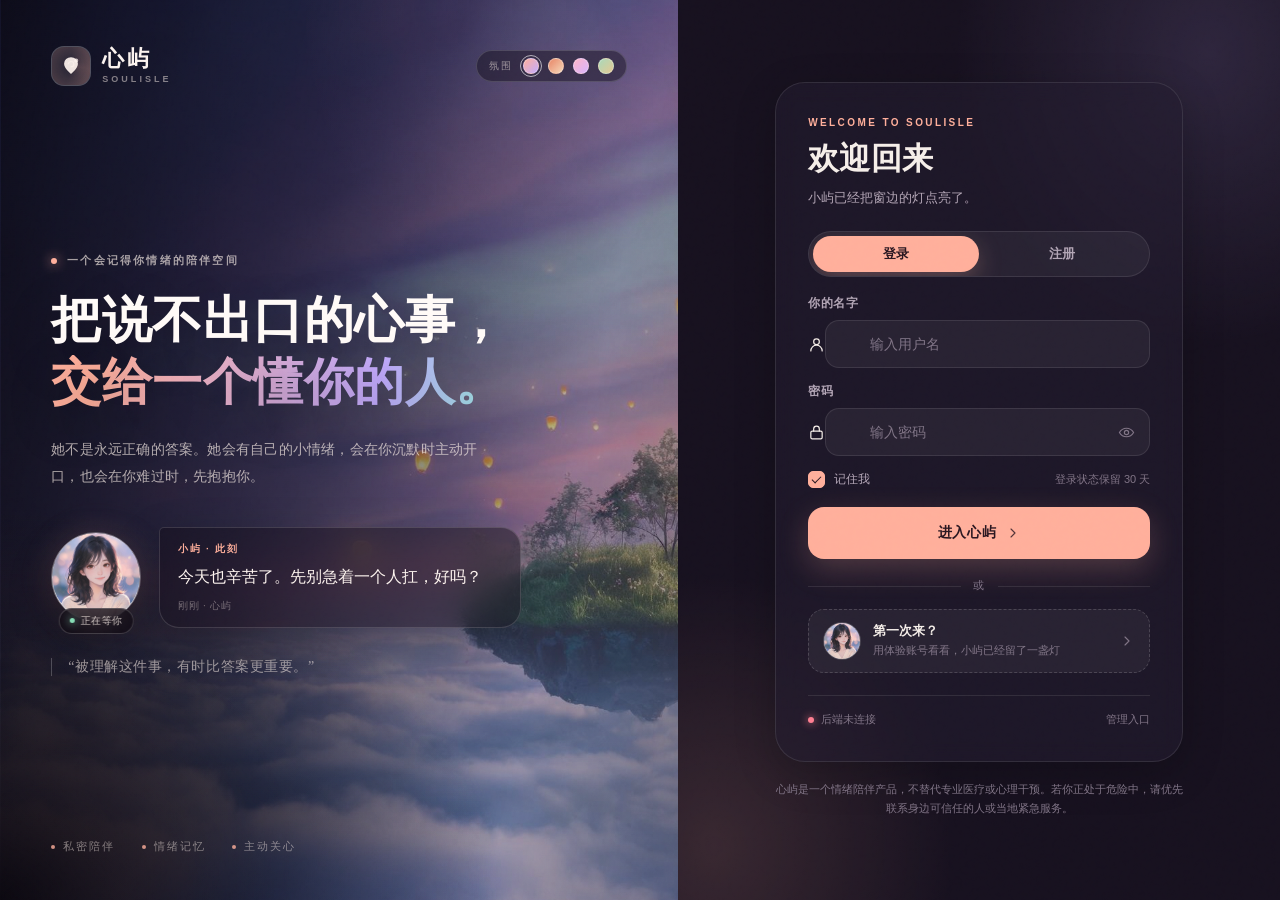
==== ai-companion/index.html @ 0daa1108 "feat: AI 情感陪伴机器人开发 Co-authored-by: traeagent <traeagent@users.noreply.github.com>" ====
<!DOCTYPE html>
<html lang="zh-CN" data-theme="dusk">
<head>
  <meta charset="UTF-8">
  <meta name="viewport" content="width=device-width, initial-scale=1, viewport-fit=cover">
  <meta name="theme-color" content="#100d16">
  <meta name="description" content="心屿，一个会记得你情绪、也会主动走向你的 AI 情感陪伴空间。">
  <title>心屿 · 把心事交给一个懂你的人</title>
  <link rel="stylesheet" href="assets/base.css">
  <link rel="stylesheet" href="assets/auth.css">
</head>
<body class="auth-body">
  <main class="auth-page">
    <section class="auth-visual" aria-label="心屿产品介绍">
      <div class="auth-visual-glow"></div>
      <header class="auth-visual-head">
        <a class="brand auth-brand" href="index.html" aria-label="心屿首页">
          <span class="brand-mark" id="authBrandMark"></span>
          <span class="brand-copy">
            <span class="brand-name">心屿</span>
            <span class="brand-en">SOULISLE</span>
          </span>
        </a>
        <div class="theme-dock" role="group" aria-label="选择界面氛围">
          <span class="theme-dock-label">氛围</span>
          <button class="theme-swatch" data-theme-choice="dusk" type="button" aria-label="暮色氛围" title="暮色"></button>
          <button class="theme-swatch" data-theme-choice="dawn" type="button" aria-label="晨雾氛围" title="晨雾"></button>
          <button class="theme-swatch" data-theme-choice="sakura" type="button" aria-label="樱夜氛围" title="樱夜"></button>
          <button class="theme-swatch" data-theme-choice="forest" type="button" aria-label="森语氛围" title="森语"></button>
        </div>
      </header>

      <div class="auth-hero">
        <div class="hero-kicker"><span class="hero-pulse"></span>一个会记得你情绪的陪伴空间</div>
        <h1>把说不出口的心事，<br><em>交给一个懂你的人。</em></h1>
        <p class="hero-lead">她不是永远正确的答案。她会有自己的小情绪，会在你沉默时主动开口，也会在你难过时，先抱抱你。</p>

        <div class="hero-companion">
          <div class="hero-avatar-wrap">
            <div class="hero-avatar-halo"></div>
            <img class="hero-avatar" src="assets/companion.jpg" alt="心屿的陪伴者小屿">
            <span class="hero-status"><span class="status-dot"></span>正在等你</span>
          </div>
          <div class="hero-message">
            <span class="hero-message-label">小屿 · 此刻</span>
            <p>今天也辛苦了。先别急着一个人扛，好吗？</p>
            <span class="hero-message-time">刚刚 · 心屿</span>
          </div>
        </div>

        <div class="hero-quote">“被理解这件事，有时比答案更重要。”</div>
      </div>

      <footer class="auth-visual-foot">
        <span><i class="foot-dot"></i>私密陪伴</span>
        <span><i class="foot-dot"></i>情绪记忆</span>
        <span><i class="foot-dot"></i>主动关心</span>
      </footer>
    </section>

    <section class="auth-side">
      <div class="auth-card">
        <div class="auth-card-head">
          <span class="eyebrow">WELCOME TO SOULISLE</span>
          <h2 id="authTitle">欢迎回来</h2>
          <p id="authSubtitle">小屿已经把窗边的灯点亮了。</p>
        </div>

        <div class="auth-tabs" role="tablist" aria-label="登录或注册">
          <button class="auth-tab active" id="tabLogin" type="button" role="tab" aria-selected="true" aria-controls="panelLogin">登录</button>
          <button class="auth-tab" id="tabRegister" type="button" role="tab" aria-selected="false" aria-controls="panelRegister">注册</button>
          <span class="auth-tab-indicator" id="tabIndicator"></span>
        </div>

        <div class="auth-alert" id="authAlert" role="alert" aria-live="polite"></div>

        <div class="auth-panel active" id="panelLogin" role="tabpanel" aria-labelledby="tabLogin">
          <form id="loginForm" novalidate>
            <div class="field">
              <label class="field-label" for="loginUsername">你的名字</label>
              <div class="input-wrap">
                <span id="userIcon"></span>
                <input class="input" id="loginUsername" name="username" autocomplete="username" placeholder="输入用户名" maxlength="20" required>
              </div>
            </div>
            <div class="field">
              <label class="field-label" for="loginPassword">密码</label>
              <div class="input-wrap">
                <span id="lockIcon"></span>
                <input class="input" id="loginPassword" name="password" type="password" autocomplete="current-password" placeholder="输入密码" maxlength="72" required>
                <button class="input-action" type="button" data-toggle-password="loginPassword" aria-label="显示密码"></button>
              </div>
            </div>
            <div class="auth-form-row">
              <label class="check-label">
                <input type="checkbox" checked id="rememberMe">
                <span class="check-box"></span>
                <span>记住我</span>
              </label>
              <span class="faint" style="font-size:11px">登录状态保留 30 天</span>
            </div>
            <button class="btn btn-primary btn-block auth-submit" id="loginSubmit" type="submit">
              <span>进入心屿</span>
              <span id="loginArrow"></span>
            </button>
          </form>

          <div class="auth-divider"><span>或</span></div>

          <button class="demo-entry" id="demoBtn" type="button">
            <span class="demo-avatar"><img src="assets/companion.jpg" alt=""></span>
            <span class="demo-copy"><strong>第一次来？</strong><small>用体验账号看看，小屿已经留了一盏灯</small></span>
            <span id="demoArrow"></span>
          </button>
        </div>

        <div class="auth-panel" id="panelRegister" role="tabpanel" aria-labelledby="tabRegister">
          <form id="registerForm" novalidate>
            <div class="field">
              <label class="field-label" for="regUsername">用户名 <span class="field-hint">2-20 位</span></label>
              <div class="input-wrap">
                <span id="regUserIcon"></span>
                <input class="input" id="regUsername" name="username" autocomplete="username" placeholder="只属于你的名字" maxlength="20" required>
              </div>
            </div>
            <div class="field">
              <label class="field-label" for="regNickname">希望她怎么称呼你</label>
              <div class="input-wrap">
                <span id="regHeartIcon"></span>
                <input class="input" id="regNickname" name="nickname" autocomplete="nickname" placeholder="例如：晚晚" maxlength="20">
              </div>
            </div>
            <div class="field">
              <label class="field-label" for="regPassword">设置密码 <span class="field-hint">至少 6 位</span></label>
              <div class="input-wrap">
                <span id="regLockIcon"></span>
                <input class="input" id="regPassword" name="password" type="password" autocomplete="new-password" placeholder="给这里上一把温柔的锁" minlength="6" maxlength="72" required>
                <button class="input-action" type="button" data-toggle-password="regPassword" aria-label="显示密码"></button>
              </div>
            </div>
            <div class="field">
              <label class="field-label" for="regPassword2">再确认一次</label>
              <div class="input-wrap">
                <span id="regCheckIcon"></span>
                <input class="input" id="regPassword2" name="password2" type="password" autocomplete="new-password" placeholder="再输入一次密码" maxlength="72" required>
              </div>
            </div>
            <label class="check-label terms">
              <input type="checkbox" id="agreeTerms">
              <span class="check-box"></span>
              <span>我愿意遵守陪伴协议，并尊重这里是一个私密、温柔的空间</span>
            </label>
            <button class="btn btn-primary btn-block auth-submit" id="registerSubmit" type="submit">
              <span>创建我的陪伴空间</span>
              <span id="registerArrow"></span>
            </button>
          </form>
        </div>

        <div class="auth-meta">
          <span class="server-state" id="serverState"><i></i><span>正在连接心屿</span></span>
          <a href="admin.html" class="admin-link">管理入口</a>
        </div>
      </div>
      <p class="auth-legal">心屿是一个情绪陪伴产品，不替代专业医疗或心理干预。若你正处于危险中，请优先联系身边可信任的人或当地紧急服务。</p>
    </section>
  </main>

  <div class="ban-modal" id="banModal" role="dialog" aria-modal="true" aria-labelledby="banTitle">
    <div class="ban-card">
      <div class="ban-icon" id="banIcon"></div>
      <h2 id="banTitle">这里暂时为你关上了门</h2>
      <p id="banLead">出于社区与安全规则，你的账号被暂停使用。这不是告别，门会在约定时间重新打开。</p>
      <div class="ban-detail">
        <div class="ban-row"><span>封禁原因</span><strong class="reason" id="banReason">—</strong></div>
        <div class="ban-row"><span>封禁时间</span><strong id="banStart">—</strong></div>
        <div class="ban-row"><span>解封时间</span><strong id="banUntil">—</strong></div>
        <div class="ban-row"><span>处理编号</span><strong id="banCode">—</strong></div>
      </div>
      <div class="ban-countdown" id="banCountdownWrap"><span>距离重新见面还有</span><b id="banCountdown">—</b></div>
      <div class="ban-actions">
        <button class="btn btn-primary" id="banLogout" type="button">退出账号</button>
        <button class="btn btn-ghost" id="banCopyContact" type="button"><span id="banMailIcon"></span>联系主理人</button>
      </div>
      <p class="ban-foot">如果你认为这是一次误判，请带着用户名与解封时间联系管理员。心屿会认真复核每一次处理。</p>
    </div>
  </div>

  <script src="assets/config.js"></script>
  <script src="assets/api.js"></script>
  <script src="assets/auth.js"></script>
</body>
</html>
---- ai-companion/assets/base.css ----
/* =========================================================
   心屿 · 设计系统
   ========================================================= */
:root {
  --sans: "SF Pro Display", "PingFang SC", "HarmonyOS Sans SC", "Noto Sans CJK SC", "Microsoft YaHei", sans-serif;
  --serif: "Songti SC", "STSong", "Noto Serif CJK SC", "Noto Serif SC", "SimSun", serif;
  --radius-xs: 8px;
  --radius-sm: 12px;
  --radius-md: 18px;
  --radius-lg: 28px;
  --radius-xl: 38px;
  --ease: cubic-bezier(.22, .8, .2, 1);
  --fast: .18s;
  --normal: .32s;
  --slow: .7s;
  --sidebar-w: 86px;
  --topbar-h: 78px;
}

[data-theme="dusk"] {
  --bg: #100d16;
  --bg-2: #17111f;
  --bg-3: #08060d;
  --panel: rgba(31, 24, 40, .72);
  --panel-strong: #241c30;
  --panel-soft: rgba(255, 255, 255, .052);
  --panel-hover: rgba(255, 255, 255, .08);
  --text: #f5eee9;
  --text-soft: #ddd2d4;
  --muted: #b2a5b5;
  --faint: #807486;
  --line: rgba(255, 255, 255, .095);
  --line-strong: rgba(255, 255, 255, .16);
  --accent: #ffaf9b;
  --accent-2: #c3abff;
  --accent-3: #8de0d1;
  --accent-ink: #2a1721;
  --user-bubble: linear-gradient(135deg, #ffb7a5 0%, #eba6ca 100%);
  --user-text: #2b1725;
  --danger: #ff7f92;
  --success: #86ddb5;
  --warning: #f2c77d;
  --shadow: 0 32px 100px rgba(0, 0, 0, .42);
  --shadow-soft: 0 12px 40px rgba(0, 0, 0, .22);
  --glow-a: rgba(255, 175, 155, .16);
  --glow-b: rgba(195, 171, 255, .15);
  --auth-overlay: linear-gradient(90deg, rgba(8, 6, 13, .9) 0%, rgba(8, 6, 13, .55) 44%, rgba(8, 6, 13, .32) 100%);
  --panel-border: rgba(255, 255, 255, .11);
  --chart-line: #ffaf9b;
  --chart-line-2: #c3abff;
  color-scheme: dark;
}

[data-theme="dawn"] {
  --bg: #f4eee8;
  --bg-2: #fbf6f0;
  --bg-3: #e9e0d7;
  --panel: rgba(255, 255, 255, .68);
  --panel-strong: #fffdfa;
  --panel-soft: rgba(76, 54, 46, .045);
  --panel-hover: rgba(76, 54, 46, .075);
  --text: #352c33;
  --text-soft: #51434d;
  --muted: #81717a;
  --faint: #a3939b;
  --line: rgba(74, 50, 45, .1);
  --line-strong: rgba(74, 50, 45, .17);
  --accent: #e88566;
  --accent-2: #9d83c7;
  --accent-3: #77b8a6;
  --accent-ink: #fff8f3;
  --user-bubble: linear-gradient(135deg, #ea8c6d 0%, #e9b5a8 100%);
  --user-text: #fffaf7;
  --danger: #cf5d6b;
  --success: #4e9c7a;
  --warning: #bc8536;
  --shadow: 0 28px 90px rgba(91, 62, 48, .16);
  --shadow-soft: 0 10px 34px rgba(91, 62, 48, .1);
  --glow-a: rgba(232, 133, 102, .18);
  --glow-b: rgba(157, 131, 199, .13);
  --auth-overlay: linear-gradient(90deg, rgba(16, 12, 18, .87) 0%, rgba(22, 16, 22, .48) 45%, rgba(30, 20, 26, .18) 100%);
  --panel-border: rgba(255, 255, 255, .65);
  --chart-line: #d97655;
  --chart-line-2: #9d83c7;
  color-scheme: light;
}

[data-theme="sakura"] {
  --bg: #1a0f16;
  --bg-2: #24131d;
  --bg-3: #100910;
  --panel: rgba(45, 24, 35, .72);
  --panel-strong: #321923;
  --panel-soft: rgba(255, 255, 255, .05);
  --panel-hover: rgba(255, 255, 255, .082);
  --text: #faeef1;
  --text-soft: #eed8de;
  --muted: #c0a4ad;
  --faint: #8c747e;
  --line: rgba(255, 255, 255, .095);
  --line-strong: rgba(255, 255, 255, .16);
  --accent: #ffb3c7;
  --accent-2: #d8b4ff;
  --accent-3: #ffd9a8;
  --accent-ink: #32141f;
  --user-bubble: linear-gradient(135deg, #ffb6c8 0%, #dbb4f6 100%);
  --user-text: #331622;
  --danger: #ff8596;
  --success: #8ddfbd;
  --warning: #f1c782;
  --shadow: 0 32px 100px rgba(0, 0, 0, .46);
  --shadow-soft: 0 12px 40px rgba(0, 0, 0, .24);
  --glow-a: rgba(255, 179, 199, .17);
  --glow-b: rgba(216, 180, 255, .14);
  --auth-overlay: linear-gradient(90deg, rgba(15, 6, 12, .9) 0%, rgba(24, 9, 17, .54) 45%, rgba(35, 12, 23, .3) 100%);
  --panel-border: rgba(255, 255, 255, .11);
  --chart-line: #ffb3c7;
  --chart-line-2: #d8b4ff;
  color-scheme: dark;
}

[data-theme="forest"] {
  --bg: #0b1512;
  --bg-2: #111e19;
  --bg-3: #070f0c;
  --panel: rgba(22, 39, 32, .72);
  --panel-strong: #1a2d25;
  --panel-soft: rgba(255, 255, 255, .048);
  --panel-hover: rgba(255, 255, 255, .078);
  --text: #eef4ed;
  --text-soft: #d5e1d7;
  --muted: #9db3a4;
  --faint: #71857a;
  --line: rgba(255, 255, 255, .09);
  --line-strong: rgba(255, 255, 255, .15);
  --accent: #a9d8ba;
  --accent-2: #e5c992;
  --accent-3: #8cc8d6;
  --accent-ink: #102118;
  --user-bubble: linear-gradient(135deg, #addcc0 0%, #e6cb98 100%);
  --user-text: #122419;
  --danger: #f18c96;
  --success: #8ce1b3;
  --warning: #e1c07c;
  --shadow: 0 32px 100px rgba(0, 0, 0, .42);
  --shadow-soft: 0 12px 40px rgba(0, 0, 0, .2);
  --glow-a: rgba(169, 216, 186, .15);
  --glow-b: rgba(229, 201, 146, .12);
  --auth-overlay: linear-gradient(90deg, rgba(4, 11, 8, .9) 0%, rgba(7, 16, 12, .56) 45%, rgba(11, 24, 18, .28) 100%);
  --panel-border: rgba(255, 255, 255, .1);
  --chart-line: #a9d8ba;
  --chart-line-2: #e5c992;
  color-scheme: dark;
}

*,
*::before,
*::after { box-sizing: border-box; }

[hidden] { display: none !important; }

html { min-height: 100%; }

body {
  margin: 0;
  min-height: 100vh;
  font-family: var(--sans);
  background-color: var(--bg);
  color: var(--text);
  -webkit-font-smoothing: antialiased;
  text-rendering: optimizeLegibility;
  transition: background-color .8s var(--ease), color .5s var(--ease);
}

body::after {
  content: "";
  position: fixed;
  inset: 0;
  z-index: 2000;
  pointer-events: none;
  opacity: .035;
  background-image: url("data:image/svg+xml,%3Csvg viewBox='0 0 200 200' xmlns='http://www.w3.org/2000/svg'%3E%3Cfilter id='n'%3E%3CfeTurbulence type='fractalNoise' baseFrequency='.82' numOctaves='4' stitchTiles='stitch'/%3E%3C/filter%3E%3Crect width='100%25' height='100%25' filter='url(%23n)'/%3E%3C/svg%3E");
  mix-blend-mode: overlay;
}

@media (prefers-reduced-motion: reduce) {
  *, *::before, *::after {
    animation-duration: .01ms !important;
    animation-iteration-count: 1 !important;
    transition-duration: .01ms !important;
    scroll-behavior: auto !important;
  }
}

button, input, textarea, select { font: inherit; color: inherit; }
button { cursor: pointer; }
a { color: inherit; text-decoration: none; }
img { max-width: 100%; display: block; }
h1, h2, h3, h4, p { margin: 0; }
::selection { background: var(--accent); color: var(--accent-ink); }

.icon { display: inline-block; flex: 0 0 auto; vertical-align: middle; }

::-webkit-scrollbar { width: 7px; height: 7px; }
::-webkit-scrollbar-track { background: transparent; }
::-webkit-scrollbar-thumb {
  background: var(--line-strong);
  border-radius: 99px;
}
::-webkit-scrollbar-thumb:hover { background: var(--faint); }

/* 品牌 */
.brand { display: inline-flex; align-items: center; gap: 11px; }
.brand-mark {
  width: 40px; height: 40px;
  display: grid; place-items: center;
  border-radius: 13px;
  color: var(--accent);
  background: var(--panel-soft);
  border: 1px solid var(--line);
  box-shadow: inset 0 0 18px var(--glow-a);
  position: relative;
  overflow: hidden;
}
.brand-mark::after {
  content: "";
  position: absolute; inset: -20%;
  background: conic-gradient(from 0deg, transparent, var(--glow-a), transparent 55%);
  animation: spin 9s linear infinite;
}
.brand-mark svg { position: relative; z-index: 1; }
.brand-copy { display: flex; flex-direction: column; line-height: 1.1; }
.brand-name {
  font-family: var(--serif);
  font-size: 22px;
  font-weight: 700;
  letter-spacing: .12em;
}
.brand-en {
  margin-top: 4px;
  color: var(--faint);
  font-size: 9px;
  font-weight: 600;
  letter-spacing: .34em;
}

/* 按钮 */
.btn {
  display: inline-flex;
  align-items: center;
  justify-content: center;
  gap: 8px;
  min-height: 42px;
  padding: 0 18px;
  border-radius: 999px;
  border: 1px solid transparent;
  background: transparent;
  color: var(--text-soft);
  font-size: 13.5px;
  font-weight: 600;
  letter-spacing: .01em;
  transition: transform var(--fast) var(--ease), background var(--fast), border-color var(--fast), color var(--fast), box-shadow var(--fast);
  white-space: nowrap;
}
.btn:hover { transform: translateY(-1px); }
.btn:active { transform: translateY(0) scale(.985); }
.btn:disabled { opacity: .45; cursor: not-allowed; transform: none !important; }
.btn-primary {
  background: var(--accent);
  color: var(--accent-ink);
  box-shadow: 0 10px 30px color-mix(in srgb, var(--accent) 22%, transparent);
}
.btn-primary:hover {
  box-shadow: 0 14px 36px color-mix(in srgb, var(--accent) 30%, transparent);
  filter: brightness(1.03);
}
.btn-ghost {
  background: var(--panel-soft);
  border-color: var(--line);
  color: var(--text-soft);
}
.btn-ghost:hover { background: var(--panel-hover); border-color: var(--line-strong); }
.btn-danger { background: rgba(255, 127, 146, .12); border-color: rgba(255, 127, 146, .28); color: var(--danger); }
.btn-danger:hover { background: rgba(255, 127, 146, .19); }
.btn-text { padding: 0 8px; min-height: 32px; color: var(--muted); }
.btn-text:hover { color: var(--text); }
.btn-icon {
  width: 40px; height: 40px; min-height: 0; padding: 0;
  border-radius: 50%;
  border: 1px solid var(--line);
  background: var(--panel-soft);
  color: var(--muted);
}
.btn-icon:hover { color: var(--text); background: var(--panel-hover); }
.btn-sm { min-height: 34px; padding: 0 13px; font-size: 12.5px; }
.btn-block { width: 100%; }
.btn .spinner {
  width: 15px; height: 15px;
  border: 1.5px solid currentColor;
  border-right-color: transparent;
  border-radius: 50%;
  animation: spin .8s linear infinite;
}

/* 表单 */
.field { display: flex; flex-direction: column; gap: 8px; }
.field-label {
  display: flex; align-items: center; justify-content: space-between;
  color: var(--muted);
  font-size: 12px;
  font-weight: 600;
  letter-spacing: .04em;
}
.field-hint { color: var(--faint); font-size: 11.5px; font-weight: 400; }
.input-wrap { position: relative; display: flex; align-items: center; }
.input-wrap > .icon {
  position: absolute; left: 15px; color: var(--faint); pointer-events: none;
  transition: color var(--fast);
}
.input-wrap:focus-within > .icon { color: var(--accent); }
.input,
.field input,
.field textarea,
.field select {
  width: 100%;
  min-height: 48px;
  padding: 12px 15px;
  background: var(--panel-soft);
  border: 1px solid var(--line);
  border-radius: 14px;
  color: var(--text);
  font-size: 14px;
  outline: none;
  transition: border-color var(--fast), background var(--fast), box-shadow var(--fast);
}
.input-wrap .input { padding-left: 44px; padding-right: 44px; }
.field textarea { min-height: 106px; resize: vertical; line-height: 1.7; }
.field input::placeholder,
.field textarea::placeholder,
.input::placeholder { color: var(--faint); }
.field input:focus,
.field textarea:focus,
.field select:focus,
.input:focus {
  border-color: color-mix(in srgb, var(--accent) 55%, var(--line));
  background: var(--panel-hover);
  box-shadow: 0 0 0 4px color-mix(in srgb, var(--accent) 10%, transparent);
}
.field select {
  appearance: none;
  background-image: url("data:image/svg+xml,%3Csvg xmlns='http://www.w3.org/2000/svg' width='16' height='16' viewBox='0 0 24 24' fill='none' stroke='%23888' stroke-width='1.6' stroke-linecap='round'%3E%3Cpath d='m6 9 6 6 6-6'/%3E%3C/svg%3E");
  background-repeat: no-repeat;
  background-position: right 14px center;
  padding-right: 42px;
}
.input-action {
  position: absolute; right: 7px;
  width: 34px; height: 34px;
  display: grid; place-items: center;
  border: 0; border-radius: 50%;
  background: transparent;
  color: var(--faint);
}
.input-action:hover { color: var(--text); background: var(--panel-hover); }
.switch {
  position: relative;
  width: 44px; height: 25px;
  flex: 0 0 auto;
  border-radius: 999px;
  background: var(--line-strong);
  border: 0;
  transition: background var(--normal);
}
.switch::after {
  content: "";
  position: absolute; top: 3px; left: 3px;
  width: 19px; height: 19px;
  border-radius: 50%;
  background: var(--text);
  transition: transform var(--normal) var(--ease), background var(--normal);
  box-shadow: 0 2px 6px rgba(0,0,0,.2);
}
.switch[aria-checked="true"] { background: var(--accent); }
.switch[aria-checked="true"]::after { transform: translateX(19px); background: var(--accent-ink); }

/* 通用元素 */
.eyebrow {
  color: var(--accent);
  font-size: 10px;
  font-weight: 700;
  letter-spacing: .24em;
  text-transform: uppercase;
}
.muted { color: var(--muted); }
.faint { color: var(--faint); }
.divider { height: 1px; background: var(--line); }
.dot { width: 5px; height: 5px; border-radius: 50%; background: currentColor; display: inline-block; }
.pill {
  display: inline-flex; align-items: center; gap: 6px;
  padding: 5px 10px;
  border-radius: 999px;
  background: var(--panel-soft);
  border: 1px solid var(--line);
  color: var(--muted);
  font-size: 11px;
  line-height: 1;
  white-space: nowrap;
}
.tag {
  display: inline-flex; align-items: center; gap: 5px;
  padding: 4px 8px;
  border-radius: 6px;
  background: var(--panel-soft);
  color: var(--muted);
  font-size: 10.5px;
  letter-spacing: .02em;
}
.avatar {
  border-radius: 50%;
  object-fit: cover;
  background: var(--panel-soft);
}
.empty {
  min-height: 200px;
  display: grid; place-items: center;
  text-align: center;
  color: var(--faint);
  padding: 32px;
}
.empty-inner { display: flex; flex-direction: column; align-items: center; gap: 10px; }
.empty-inner .icon { color: var(--faint); opacity: .9; }
.empty-inner strong { color: var(--muted); font-weight: 500; font-size: 14px; }
.empty-inner span { font-size: 12px; max-width: 280px; line-height: 1.7; }

/* 全局提示 */
.global-toast {
  position: fixed;
  left: 50%; top: 26px;
  z-index: 5000;
  transform: translate(-50%, -14px);
  display: flex; align-items: center; gap: 9px;
  max-width: min(88vw, 420px);
  padding: 11px 17px;
  border: 1px solid var(--line-strong);
  border-radius: 999px;
  background: var(--panel-strong);
  color: var(--text);
  font-size: 12.5px;
  box-shadow: var(--shadow-soft);
  opacity: 0;
  pointer-events: none;
  transition: opacity .3s var(--ease), transform .3s var(--ease);
}
.global-toast.show { opacity: 1; transform: translate(-50%, 0); }
.toast-dot { width: 6px; height: 6px; border-radius: 50%; background: var(--accent); box-shadow: 0 0 12px var(--accent); }
.global-toast.error .toast-dot { background: var(--danger); box-shadow: 0 0 12px var(--danger); }
.global-toast.success .toast-dot { background: var(--success); box-shadow: 0 0 12px var(--success); }

/* 弹窗 */
.modal-backdrop {
  position: fixed; inset: 0;
  z-index: 3000;
  display: flex; align-items: center; justify-content: center;
  padding: 24px;
  background: rgba(5, 4, 8, .68);
  backdrop-filter: blur(16px);
  -webkit-backdrop-filter: blur(16px);
  opacity: 0;
  visibility: hidden;
  transition: opacity .28s var(--ease), visibility .28s;
}
.modal-backdrop.open { opacity: 1; visibility: visible; }
.modal-panel {
  width: min(520px, 100%);
  max-height: min(86vh, 760px);
  overflow: auto;
  background: var(--panel-strong);
  border: 1px solid var(--line-strong);
  border-radius: var(--radius-lg);
  box-shadow: var(--shadow);
  padding: 28px;
  transform: translateY(16px) scale(.98);
  transition: transform .32s var(--ease);
  position: relative;
}
.modal-backdrop.open .modal-panel { transform: translateY(0) scale(1); }
.modal-head { display: flex; align-items: flex-start; justify-content: space-between; gap: 18px; margin-bottom: 20px; }
.modal-head h3 { font-family: var(--serif); font-size: 24px; font-weight: 700; }
.modal-head p { margin-top: 7px; color: var(--muted); font-size: 12.5px; line-height: 1.7; }
.modal-close { border: 0; background: transparent; color: var(--faint); width: 34px; height: 34px; border-radius: 50%; display: grid; place-items: center; }
.modal-close:hover { color: var(--text); background: var(--panel-soft); }
.modal-actions { display: flex; justify-content: flex-end; gap: 10px; margin-top: 24px; }

/* 封禁弹窗 */
.ban-modal {
  position: fixed; inset: 0;
  z-index: 6000;
  display: flex; align-items: center; justify-content: center;
  padding: 24px;
  background:
    radial-gradient(circle at 50% 35%, rgba(255, 127, 146, .13), transparent 34%),
    rgba(6, 4, 9, .92);
  backdrop-filter: blur(22px);
  -webkit-backdrop-filter: blur(22px);
  opacity: 0;
  visibility: hidden;
  transition: opacity .35s var(--ease), visibility .35s;
}
.ban-modal.open { opacity: 1; visibility: visible; }
.ban-card {
  width: min(520px, 100%);
  padding: 40px 38px 34px;
  border-radius: 32px;
  background: var(--panel-strong);
  border: 1px solid rgba(255, 127, 146, .24);
  box-shadow: 0 40px 120px rgba(0, 0, 0, .55), inset 0 0 80px rgba(255, 127, 146, .035);
  text-align: left;
  position: relative;
  overflow: hidden;
  transform: translateY(20px) scale(.98);
  transition: transform .4s var(--ease);
}
.ban-modal.open .ban-card { transform: none; }
.ban-card::before {
  content: "";
  position: absolute; top: -70px; left: 50%; transform: translateX(-50%);
  width: 220px; height: 150px;
  background: radial-gradient(closest-side, rgba(255,127,146,.22), transparent);
  filter: blur(20px);
  pointer-events: none;
}
.ban-icon {
  width: 58px; height: 58px;
  display: grid; place-items: center;
  border-radius: 18px;
  background: rgba(255, 127, 146, .1);
  border: 1px solid rgba(255, 127, 146, .28);
  color: var(--danger);
  margin-bottom: 24px;
}
.ban-card h2 {
  font-family: var(--serif);
  font-size: clamp(28px, 4vw, 36px);
  line-height: 1.25;
  letter-spacing: -.02em;
  margin-bottom: 10px;
}
.ban-card > p { color: var(--muted); font-size: 13px; line-height: 1.8; }
.ban-detail {
  margin: 26px 0 22px;
  border-radius: 16px;
  border: 1px solid var(--line);
  background: var(--panel-soft);
  overflow: hidden;
}
.ban-row {
  display: grid;
  grid-template-columns: 92px 1fr;
  gap: 12px;
  padding: 15px 18px;
  font-size: 12.5px;
  line-height: 1.7;
  border-bottom: 1px solid var(--line);
}
.ban-row:last-child { border-bottom: 0; }
.ban-row span:first-child { color: var(--faint); }
.ban-row strong { color: var(--text); font-weight: 600; font-variant-numeric: tabular-nums; }
.ban-row .reason { color: #ffd0d6; }
.ban-countdown {
  display: flex; align-items: baseline; gap: 8px;
  margin: 22px 0 12px;
  color: var(--muted); font-size: 11.5px;
}
.ban-countdown b {
  color: var(--text);
  font-family: var(--serif);
  font-size: 25px;
  font-weight: 700;
  letter-spacing: .02em;
  font-variant-numeric: tabular-nums;
}
.ban-card .ban-foot { color: var(--faint); font-size: 11px; line-height: 1.7; margin-top: 18px; }
.ban-actions { display: flex; gap: 10px; margin-top: 26px; flex-wrap: wrap; }

/* 主题选择 */
.theme-grid { display: grid; grid-template-columns: repeat(2, minmax(0, 1fr)); gap: 10px; }
.theme-option {
  position: relative;
  display: flex; flex-direction: column; gap: 10px;
  padding: 12px;
  border: 1px solid var(--line);
  border-radius: 14px;
  background: var(--panel-soft);
  color: var(--text);
  text-align: left;
  transition: border-color var(--fast), background var(--fast), transform var(--fast);
  overflow: hidden;
}
.theme-option:hover { transform: translateY(-2px); background: var(--panel-hover); }
.theme-option[aria-pressed="true"] { border-color: var(--accent); box-shadow: 0 0 0 3px color-mix(in srgb, var(--accent) 10%, transparent); }
.theme-preview {
  height: 48px;
  border-radius: 9px;
  position: relative;
  overflow: hidden;
  background: var(--t-bg);
}
.theme-preview::before,
.theme-preview::after { content: ""; position: absolute; border-radius: 50%; }
.theme-preview::before { width: 32px; height: 32px; left: 9px; top: 8px; background: var(--t-a); opacity: .85; }
.theme-preview::after { width: 46px; height: 18px; right: 9px; bottom: 8px; border-radius: 9px; background: var(--t-b); opacity: .8; }
.theme-option strong { display: flex; justify-content: space-between; font-size: 12.5px; font-weight: 600; }
.theme-option small { color: var(--faint); font-size: 10px; }
.theme-option[data-theme-choice="dusk"] { --t-bg: #1b1524; --t-a: #ffaf9b; --t-b: #c3abff; }
.theme-option[data-theme-choice="dawn"] { --t-bg: #f4e9df; --t-a: #e88566; --t-b: #a68ac9; }
.theme-option[data-theme-choice="sakura"] { --t-bg: #23121c; --t-a: #ffb3c7; --t-b: #d8b4ff; }
.theme-option[data-theme-choice="forest"] { --t-bg: #132019; --t-a: #a9d8ba; --t-b: #e5c992; }

/* 动效 */
@keyframes spin { to { transform: rotate(360deg); } }
@keyframes breathe {
  0%, 100% { transform: scale(1); opacity: .82; }
  50% { transform: scale(1.06); opacity: 1; }
}
@keyframes floatY {
  0%, 100% { transform: translateY(0); }
  50% { transform: translateY(-11px); }
}
@keyframes fadeUp {
  from { opacity: 0; transform: translateY(12px); }
  to { opacity: 1; transform: translateY(0); }
}
@keyframes shimmer {
  0% { background-position: -200% 0; }
  100% { background-position: 200% 0; }
}
@keyframes pulseDot {
  0%, 100% { opacity: .25; transform: translateY(0); }
  50% { opacity: 1; transform: translateY(-3px); }
}

.skeleton {
  background: linear-gradient(90deg, var(--panel-soft) 20%, var(--panel-hover) 50%, var(--panel-soft) 80%);
  background-size: 200% 100%;
  animation: shimmer 1.6s infinite linear;
  border-radius: 8px;
}
---- ai-companion/assets/auth.css ----
/* =========================================================
   心屿 · 登录 / 注册
   ========================================================= */
.auth-body {
  overflow: hidden;
  background: var(--bg-3);
}

.auth-page {
  display: grid;
  grid-template-columns: minmax(0, 1.06fr) minmax(430px, .94fr);
  min-height: 100vh;
  min-height: 100svh;
}

/* ---------------- 左侧视觉 ---------------- */
.auth-visual {
  position: relative;
  display: flex;
  flex-direction: column;
  justify-content: space-between;
  gap: 26px;
  padding: clamp(26px, 3.6vw, 48px) clamp(26px, 4vw, 56px);
  overflow: hidden;
  color: #fbf3ef;
  background-image:
    linear-gradient(102deg, rgba(8, 6, 13, .9) 0%, rgba(9, 7, 14, .62) 42%, rgba(10, 7, 15, .28) 78%, rgba(10, 7, 15, .42) 100%),
    url("login-bg.jpg");
  background-size: cover;
  background-position: center 42%;
  isolation: isolate;
}

.auth-visual::after {
  content: "";
  position: absolute;
  inset: 0;
  z-index: -1;
  background:
    radial-gradient(120% 70% at 0% 100%, rgba(8, 5, 12, .92), transparent 62%),
    radial-gradient(80% 60% at 100% 0%, color-mix(in srgb, var(--accent) 12%, transparent), transparent 70%);
  pointer-events: none;
}

.auth-visual-glow {
  position: absolute;
  z-index: -1;
  width: 420px;
  height: 420px;
  left: -140px;
  bottom: -160px;
  border-radius: 50%;
  background: radial-gradient(circle, var(--glow-a), transparent 65%);
  filter: blur(30px);
  animation: breathe 9s ease-in-out infinite;
  pointer-events: none;
}

.auth-visual-head {
  position: relative;
  z-index: 3;
  display: flex;
  align-items: center;
  justify-content: space-between;
  gap: 18px;
  flex-wrap: wrap;
}

.auth-visual .brand { color: #fbf3ef; }
.auth-visual .brand-mark {
  color: #fff4ef;
  background: rgba(255, 255, 255, .08);
  border-color: rgba(255, 255, 255, .2);
  box-shadow: inset 0 0 22px color-mix(in srgb, var(--accent) 26%, transparent);
}
.auth-visual .brand-name { color: #fbf3ef; }
.auth-visual .brand-en { color: rgba(255, 243, 236, .48); }

/* 主题氛围切换 */
.theme-dock {
  display: flex;
  align-items: center;
  gap: 9px;
  padding: 7px 12px;
  border-radius: 999px;
  background: rgba(12, 8, 18, .42);
  border: 1px solid rgba(255, 255, 255, .15);
  backdrop-filter: blur(16px);
  -webkit-backdrop-filter: blur(16px);
}
.theme-dock-label {
  color: rgba(255, 243, 236, .5);
  font-size: 10px;
  letter-spacing: .22em;
  margin-right: 1px;
}
.theme-swatch {
  position: relative;
  width: 16px;
  height: 16px;
  padding: 0;
  border: 1px solid rgba(255, 255, 255, .3);
  border-radius: 50%;
  background: var(--sw);
  transition: transform var(--fast) var(--ease), box-shadow var(--fast);
}
.theme-swatch::after {
  content: "";
  position: absolute;
  inset: -4px;
  border: 1px solid transparent;
  border-radius: 50%;
  transition: border-color var(--fast);
}
.theme-swatch:hover { transform: scale(1.16); }
.theme-swatch[aria-pressed="true"] { box-shadow: 0 0 14px var(--sw); }
.theme-swatch[aria-pressed="true"]::after { border-color: rgba(255, 255, 255, .62); }
.theme-swatch[data-theme-choice="dusk"] { --sw: linear-gradient(135deg, #ffaf9b, #c3abff); }
.theme-swatch[data-theme-choice="dawn"] { --sw: linear-gradient(135deg, #e88566, #f6d7b8); }
.theme-swatch[data-theme-choice="sakura"] { --sw: linear-gradient(135deg, #ffb3c7, #d8b4ff); }
.theme-swatch[data-theme-choice="forest"] { --sw: linear-gradient(135deg, #a9d8ba, #e5c992); }

/* Hero */
.auth-hero {
  position: relative;
  z-index: 2;
  max-width: 620px;
  margin: auto 0;
}

.hero-kicker {
  display: inline-flex;
  align-items: center;
  gap: 10px;
  margin-bottom: 22px;
  color: rgba(255, 243, 236, .62);
  font-size: 11px;
  font-weight: 600;
  letter-spacing: .2em;
}
.hero-pulse {
  width: 6px;
  height: 6px;
  border-radius: 50%;
  background: var(--accent);
  box-shadow: 0 0 12px var(--accent);
  animation: breathe 2.8s ease-in-out infinite;
}

.auth-hero h1 {
  font-family: var(--serif);
  font-size: clamp(36px, 3.9vw, 60px);
  font-weight: 700;
  line-height: 1.24;
  letter-spacing: .01em;
  color: #fffaf7;
  text-shadow: 0 18px 50px rgba(0, 0, 0, .28);
}
.auth-hero h1 em {
  font-style: normal;
  background: linear-gradient(100deg, var(--accent) 10%, var(--accent-2) 72%, var(--accent-3) 100%);
  -webkit-background-clip: text;
  background-clip: text;
  -webkit-text-fill-color: transparent;
  color: transparent;
}

.hero-lead {
  max-width: 430px;
  margin-top: 22px;
  color: rgba(255, 243, 236, .66);
  font-size: 14px;
  line-height: 1.95;
  letter-spacing: .015em;
}

/* 陪伴卡 */
.hero-companion {
  display: flex;
  align-items: center;
  gap: 18px;
  max-width: 470px;
  margin-top: clamp(26px, 4vh, 46px);
}
.hero-avatar-wrap { position: relative; flex: 0 0 auto; }
.hero-avatar-halo {
  position: absolute;
  inset: -16px;
  border-radius: 50%;
  background: radial-gradient(circle, color-mix(in srgb, var(--accent) 34%, transparent), transparent 68%);
  filter: blur(12px);
  animation: breathe 6s ease-in-out infinite;
}
.hero-avatar {
  position: relative;
  width: clamp(76px, 7vw, 96px);
  height: clamp(76px, 7vw, 96px);
  object-fit: cover;
  border-radius: 50%;
  border: 1px solid rgba(255, 255, 255, .28);
  box-shadow: 0 18px 40px rgba(0, 0, 0, .35);
}
.hero-status {
  position: absolute;
  left: 50%;
  bottom: -12px;
  transform: translateX(-50%);
  display: inline-flex;
  align-items: center;
  gap: 6px;
  padding: 5px 10px;
  white-space: nowrap;
  border-radius: 999px;
  border: 1px solid rgba(255, 255, 255, .18);
  background: rgba(14, 9, 18, .72);
  backdrop-filter: blur(12px);
  -webkit-backdrop-filter: blur(12px);
  color: rgba(255, 243, 236, .82);
  font-size: 10px;
  letter-spacing: .04em;
}
.status-dot {
  width: 5px;
  height: 5px;
  border-radius: 50%;
  background: var(--success);
  box-shadow: 0 0 9px var(--success);
  animation: breathe 2.2s infinite;
}

.hero-message {
  flex: 1;
  min-width: 0;
  padding: 15px 18px 14px;
  border-radius: 5px 20px 20px 20px;
  border: 1px solid rgba(255, 255, 255, .14);
  background: rgba(18, 13, 24, .46);
  backdrop-filter: blur(18px);
  -webkit-backdrop-filter: blur(18px);
  box-shadow: 0 20px 50px rgba(0, 0, 0, .22);
}
.hero-message-label {
  display: block;
  margin-bottom: 7px;
  color: var(--accent);
  font-size: 9.5px;
  font-weight: 700;
  letter-spacing: .2em;
  text-transform: uppercase;
}
.hero-message p {
  font-family: var(--serif);
  font-size: clamp(14px, 1.25vw, 17px);
  line-height: 1.75;
  color: #fdf4ef;
}
.hero-message-time {
  display: block;
  margin-top: 8px;
  color: rgba(255, 243, 236, .38);
  font-size: 10px;
  letter-spacing: .08em;
}

.hero-quote {
  margin-top: clamp(22px, 3.4vh, 36px);
  padding-left: 16px;
  border-left: 1px solid rgba(255, 255, 255, .22);
  color: rgba(255, 243, 236, .58);
  font-family: var(--serif);
  font-size: 14px;
  letter-spacing: .04em;
}

.auth-visual-foot {
  position: relative;
  z-index: 2;
  display: flex;
  align-items: center;
  gap: 26px;
  flex-wrap: wrap;
  color: rgba(255, 243, 236, .46);
  font-size: 10.5px;
  letter-spacing: .2em;
}
.auth-visual-foot span { display: inline-flex; align-items: center; gap: 8px; }
.foot-dot {
  width: 4px;
  height: 4px;
  border-radius: 50%;
  background: var(--accent);
  opacity: .8;
}

/* ---------------- 右侧表单 ---------------- */
.auth-side {
  position: relative;
  display: flex;
  flex-direction: column;
  align-items: center;
  justify-content: center;
  gap: 18px;
  padding: clamp(26px, 4vw, 54px) clamp(22px, 3.2vw, 46px);
  background: var(--bg-2);
  overflow-y: auto;
}
.auth-side::before {
  content: "";
  position: absolute;
  inset: 0;
  background:
    radial-gradient(60% 46% at 88% 6%, var(--glow-b), transparent 72%),
    radial-gradient(58% 44% at 6% 94%, var(--glow-a), transparent 70%);
  opacity: .9;
  pointer-events: none;
}

.auth-card {
  position: relative;
  z-index: 1;
  width: 100%;
  max-width: 408px;
  padding: clamp(24px, 3vw, 34px) clamp(22px, 2.6vw, 32px);
  border: 1px solid var(--line);
  border-radius: 30px;
  background: color-mix(in srgb, var(--panel-strong) 58%, transparent);
  backdrop-filter: blur(10px);
  -webkit-backdrop-filter: blur(10px);
  box-shadow: var(--shadow-soft);
  animation: fadeUp .6s var(--ease) both;
}

.auth-card-head { margin-bottom: 22px; }
.auth-card-head .eyebrow { display: block; margin-bottom: 10px; }
.auth-card-head h2 {
  font-family: var(--serif);
  font-size: clamp(26px, 2.4vw, 31px);
  font-weight: 700;
  letter-spacing: .01em;
}
.auth-card-head p {
  margin-top: 8px;
  color: var(--muted);
  font-size: 12.5px;
  line-height: 1.7;
}

/* Tabs */
.auth-tabs {
  position: relative;
  display: grid;
  grid-template-columns: 1fr 1fr;
  gap: 0;
  height: 46px;
  padding: 4px;
  margin-bottom: 18px;
  border: 1px solid var(--line);
  border-radius: 999px;
  background: var(--panel-soft);
  overflow: hidden;
}
.auth-tab {
  position: relative;
  z-index: 2;
  border: 0;
  background: transparent;
  color: var(--muted);
  font-size: 13px;
  font-weight: 600;
  letter-spacing: .04em;
  border-radius: 999px;
  transition: color var(--normal) var(--ease);
}
.auth-tab.active { color: var(--accent-ink); }
.auth-tab-indicator {
  position: absolute;
  z-index: 1;
  top: 4px;
  left: 4px;
  width: calc(50% - 4px);
  height: calc(100% - 8px);
  border-radius: 999px;
  background: var(--accent);
  box-shadow: 0 8px 24px color-mix(in srgb, var(--accent) 26%, transparent);
  transition: transform .38s var(--ease);
}
.auth-tabs[data-active="register"] .auth-tab-indicator { transform: translateX(100%); }

/* 提示条 */
.auth-alert {
  display: none;
  align-items: flex-start;
  gap: 9px;
  margin-bottom: 16px;
  padding: 11px 14px;
  border-radius: 12px;
  border: 1px solid transparent;
  font-size: 12px;
  line-height: 1.6;
}
.auth-alert.show { display: flex; animation: fadeUp .3s var(--ease); }
.auth-alert.error {
  color: var(--danger);
  background: color-mix(in srgb, var(--danger) 12%, transparent);
  border-color: color-mix(in srgb, var(--danger) 26%, transparent);
}
.auth-alert.success {
  color: var(--success);
  background: color-mix(in srgb, var(--success) 12%, transparent);
  border-color: color-mix(in srgb, var(--success) 26%, transparent);
}
.auth-alert.warn {
  color: var(--warning);
  background: color-mix(in srgb, var(--warning) 12%, transparent);
  border-color: color-mix(in srgb, var(--warning) 26%, transparent);
}

/* 面板 */
.auth-panel { display: none; }
.auth-panel.active { display: block; animation: fadeUp .42s var(--ease); }
.auth-panel form { display: flex; flex-direction: column; gap: 15px; }

.auth-form-row {
  display: flex;
  align-items: center;
  justify-content: space-between;
  gap: 12px;
}

.check-label {
  display: inline-flex;
  align-items: center;
  gap: 9px;
  color: var(--muted);
  font-size: 12px;
  line-height: 1.4;
  cursor: pointer;
  user-select: none;
}
.check-label input {
  position: absolute;
  width: 1px;
  height: 1px;
  opacity: 0;
  pointer-events: none;
}
.check-box {
  position: relative;
  flex: 0 0 auto;
  width: 17px;
  height: 17px;
  border: 1px solid var(--line-strong);
  border-radius: 5px;
  background: var(--panel-soft);
  transition: background var(--fast), border-color var(--fast);
}
.check-box::after {
  content: "";
  position: absolute;
  left: 5px;
  top: 2px;
  width: 5px;
  height: 9px;
  border: solid var(--accent-ink);
  border-width: 0 1.8px 1.8px 0;
  transform: rotate(45deg) scale(.6);
  opacity: 0;
  transition: opacity var(--fast), transform var(--fast) var(--ease);
}
.check-label input:checked + .check-box {
  background: var(--accent);
  border-color: var(--accent);
}
.check-label input:checked + .check-box::after { opacity: 1; transform: rotate(45deg) scale(1); }
.check-label input:focus-visible + .check-box {
  box-shadow: 0 0 0 3px color-mix(in srgb, var(--accent) 22%, transparent);
}
.check-label.terms {
  align-items: flex-start;
  font-size: 11.5px;
  line-height: 1.7;
  color: var(--faint);
}
.check-label.terms .check-box { margin-top: 1px; }

.auth-submit {
  height: 52px;
  margin-top: 4px;
  border-radius: 16px;
  font-size: 14px;
  letter-spacing: .05em;
}
.auth-submit span:last-child { display: inline-flex; opacity: .8; }
.auth-submit .spinner { width: 16px; height: 16px; }

.auth-divider {
  display: flex;
  align-items: center;
  gap: 12px;
  margin: 20px 0 16px;
  color: var(--faint);
  font-size: 10.5px;
  letter-spacing: .16em;
}
.auth-divider::before,
.auth-divider::after {
  content: "";
  flex: 1;
  height: 1px;
  background: var(--line);
}

.demo-entry {
  display: flex;
  align-items: center;
  gap: 12px;
  width: 100%;
  padding: 12px 14px;
  border: 1px dashed var(--line-strong);
  border-radius: 16px;
  background: var(--panel-soft);
  color: var(--text);
  text-align: left;
  transition: background var(--fast), border-color var(--fast), transform var(--fast);
}
.demo-entry:hover {
  background: var(--panel-hover);
  border-color: color-mix(in srgb, var(--accent) 42%, var(--line));
  transform: translateY(-1px);
}
.demo-avatar {
  flex: 0 0 auto;
  width: 38px;
  height: 38px;
  border-radius: 50%;
  overflow: hidden;
  border: 1px solid var(--line-strong);
}
.demo-avatar img { width: 100%; height: 100%; object-fit: cover; }
.demo-copy { display: flex; flex-direction: column; gap: 3px; flex: 1; min-width: 0; }
.demo-copy strong { font-size: 12.5px; font-weight: 600; }
.demo-copy small {
  color: var(--faint);
  font-size: 10.5px;
  line-height: 1.5;
  overflow: hidden;
  text-overflow: ellipsis;
  white-space: nowrap;
}
.demo-entry > span:last-child { color: var(--faint); display: inline-flex; }

.auth-meta {
  display: flex;
  align-items: center;
  justify-content: space-between;
  gap: 14px;
  margin-top: 22px;
  padding-top: 16px;
  border-top: 1px solid var(--line);
  color: var(--faint);
  font-size: 11px;
}
.server-state { display: inline-flex; align-items: center; gap: 7px; }
.server-state i {
  width: 6px;
  height: 6px;
  border-radius: 50%;
  background: var(--faint);
  transition: background var(--fast), box-shadow var(--fast);
}
.server-state.online i { background: var(--success); box-shadow: 0 0 9px var(--success); }
.server-state.offline i { background: var(--danger); box-shadow: 0 0 9px var(--danger); }
.server-state.checking i { animation: breathe 1.4s infinite; }
.admin-link { color: var(--faint); transition: color var(--fast); }
.admin-link:hover { color: var(--accent); }

.auth-legal {
  position: relative;
  z-index: 1;
  width: 100%;
  max-width: 408px;
  color: var(--faint);
  font-size: 10.5px;
  line-height: 1.8;
  text-align: center;
}

/* 封禁弹窗补充 */
.ban-code { font-size: 11px; letter-spacing: .08em; }
.ban-modal .ban-actions .btn { flex: 1; min-width: 132px; }
.ban-card::after {
  content: "";
  position: absolute;
  left: 0;
  right: 0;
  bottom: 0;
  height: 1px;
  background: linear-gradient(90deg, transparent, rgba(255, 127, 146, .4), transparent);
}

/* ---------------- 响应式 ---------------- */
@media (max-width: 1180px) {
  .auth-page { grid-template-columns: minmax(0, 1fr) minmax(420px, .92fr); }
  .auth-hero h1 { font-size: clamp(32px, 3.4vw, 46px); }
  .hero-lead { font-size: 13px; }
}

@media (max-width: 900px) {
  .auth-body { overflow: auto; }
  .auth-page { grid-template-columns: 1fr; min-height: auto; }
  .auth-visual {
    min-height: 286px;
    padding: 22px 20px 30px;
    background-position: center 34%;
  }
  .auth-visual-head { align-items: flex-start; }
  .theme-dock { padding: 6px 10px; }
  .theme-dock-label { display: none; }
  .auth-hero {
    max-width: none;
    margin: clamp(24px, 5vh, 44px) 0 0;
  }
  .hero-kicker { margin-bottom: 12px; font-size: 10px; }
  .auth-hero h1 { font-size: clamp(28px, 5.4vw, 36px); letter-spacing: 0; }
  .hero-lead,
  .hero-companion,
  .hero-quote,
  .auth-visual-foot { display: none; }
  .auth-side {
    padding: 26px 18px calc(34px + env(safe-area-inset-bottom));
    justify-content: flex-start;
    gap: 14px;
  }
  .auth-card {
    max-width: 460px;
    padding: 24px 20px;
    border-radius: 24px;
    margin-top: -22px;
  }
  .auth-legal { max-width: 460px; }
}

@media (max-width: 480px) {
  .auth-visual { min-height: 240px; }
  .auth-hero h1 { font-size: 27px; line-height: 1.3; }
  .auth-card { padding: 21px 17px; border-radius: 22px; }
  .auth-card-head { margin-bottom: 18px; }
  .auth-card-head h2 { font-size: 24px; }
  .auth-tabs { height: 44px; margin-bottom: 15px; }
  .auth-panel form { gap: 13px; }
  .input, .field input { min-height: 46px; font-size: 14px; }
  .auth-submit { height: 50px; }
  .ban-card { padding: 30px 22px 26px; border-radius: 26px; }
  .ban-card h2 { font-size: 26px; }
  .ban-row { grid-template-columns: 76px 1fr; padding: 13px 14px; }
  .ban-actions .btn { min-width: 0; flex: 1 1 100%; }
}

@media (max-height: 740px) and (min-width: 901px) {
  .auth-hero h1 { font-size: clamp(30px, 3.1vw, 42px); }
  .hero-companion { margin-top: 22px; }
  .hero-quote { display: none; }
  .auth-visual-foot { display: none; }
  .auth-card { padding-top: 26px; padding-bottom: 26px; }
  .auth-panel form { gap: 12px; }
  .input, .field input { min-height: 45px; }
}
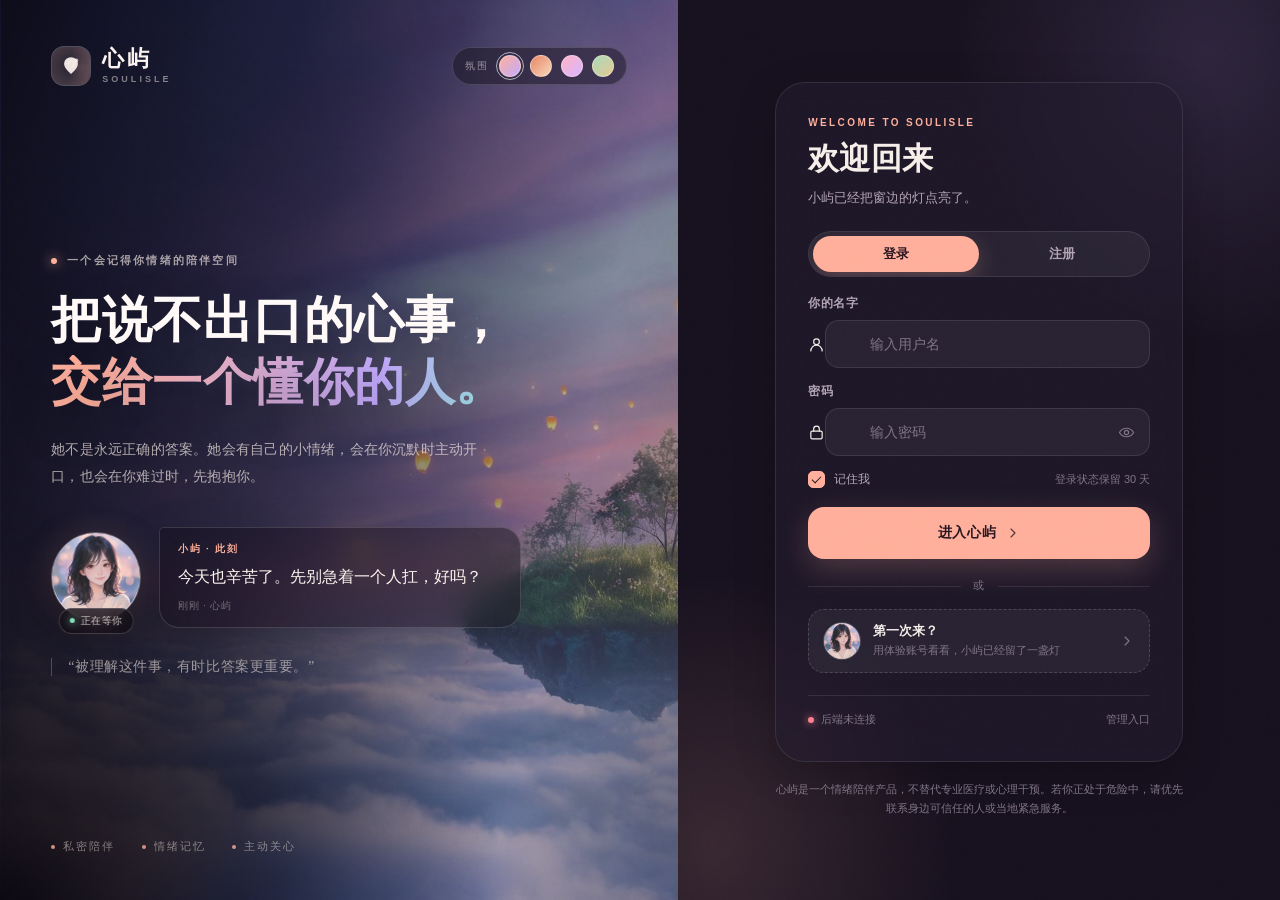
==== commit 76bb12bd: "feat: AI 情感陪伴机器人开发 Co-authored-by: traeagent <traeagent@users.noreply.github.com>" ====
--- a/ai-companion/index.html
+++ b/ai-companion/index.html
@@ -145,6 +145,15 @@
                 <input class="input" id="regPassword2" name="password2" type="password" autocomplete="new-password" placeholder="再输入一次密码" maxlength="72" required>
               </div>
             </div>
+            <div class="field">
+              <span class="field-label">希望房间是什么氛围 <span class="field-hint">随时可改</span></span>
+              <div class="theme-pick-row">
+                <button class="theme-pick" data-theme-choice="dusk" type="button" aria-label="暮色氛围"><i></i>暮色</button>
+                <button class="theme-pick" data-theme-choice="dawn" type="button" aria-label="晨雾氛围"><i></i>晨雾</button>
+                <button class="theme-pick" data-theme-choice="sakura" type="button" aria-label="樱夜氛围"><i></i>樱夜</button>
+                <button class="theme-pick" data-theme-choice="forest" type="button" aria-label="森语氛围"><i></i>森语</button>
+              </div>
+            </div>
             <label class="check-label terms">
               <input type="checkbox" id="agreeTerms">
               <span class="check-box"></span>
@@ -179,7 +188,7 @@
       </div>
       <div class="ban-countdown" id="banCountdownWrap"><span>距离重新见面还有</span><b id="banCountdown">—</b></div>
       <div class="ban-actions">
-        <button class="btn btn-primary" id="banLogout" type="button">退出账号</button>
+        <button class="btn btn-primary" id="banLogout" type="button">离开这里</button>
         <button class="btn btn-ghost" id="banCopyContact" type="button"><span id="banMailIcon"></span>联系主理人</button>
       </div>
       <p class="ban-foot">如果你认为这是一次误判，请带着用户名与解封时间联系管理员。心屿会认真复核每一次处理。</p>
--- a/ai-companion/assets/auth.css
+++ b/ai-companion/assets/auth.css
@@ -96,8 +96,8 @@
 }
 .theme-swatch {
   position: relative;
-  width: 16px;
-  height: 16px;
+  width: 22px;
+  height: 22px;
   padding: 0;
   border: 1px solid rgba(255, 255, 255, .3);
   border-radius: 50%;
@@ -119,6 +119,43 @@
 .theme-swatch[data-theme-choice="dawn"] { --sw: linear-gradient(135deg, #e88566, #f6d7b8); }
 .theme-swatch[data-theme-choice="sakura"] { --sw: linear-gradient(135deg, #ffb3c7, #d8b4ff); }
 .theme-swatch[data-theme-choice="forest"] { --sw: linear-gradient(135deg, #a9d8ba, #e5c992); }
+
+/* 注册时的初始氛围选择 */
+.theme-pick-row {
+  display: flex;
+  flex-wrap: wrap;
+  gap: 7px;
+}
+.theme-pick {
+  display: inline-flex;
+  align-items: center;
+  gap: 7px;
+  padding: 8px 11px;
+  border: 1px solid var(--line);
+  border-radius: 999px;
+  background: var(--panel-soft);
+  color: var(--muted);
+  font-size: 11px;
+  letter-spacing: .04em;
+  transition: color var(--fast), border-color var(--fast), background var(--fast);
+}
+.theme-pick i {
+  width: 11px;
+  height: 11px;
+  border-radius: 50%;
+  background: var(--sw);
+  border: 1px solid rgba(255, 255, 255, .28);
+}
+.theme-pick:hover { color: var(--text); border-color: var(--line-strong); }
+.theme-pick[aria-pressed="true"] {
+  color: var(--accent);
+  border-color: color-mix(in srgb, var(--accent) 48%, var(--line));
+  background: color-mix(in srgb, var(--accent) 10%, transparent);
+}
+.theme-pick[data-theme-choice="dusk"] { --sw: linear-gradient(135deg, #ffaf9b, #c3abff); }
+.theme-pick[data-theme-choice="dawn"] { --sw: linear-gradient(135deg, #e88566, #f6d7b8); }
+.theme-pick[data-theme-choice="sakura"] { --sw: linear-gradient(135deg, #ffb3c7, #d8b4ff); }
+.theme-pick[data-theme-choice="forest"] { --sw: linear-gradient(135deg, #a9d8ba, #e5c992); }
 
 /* Hero */
 .auth-hero {
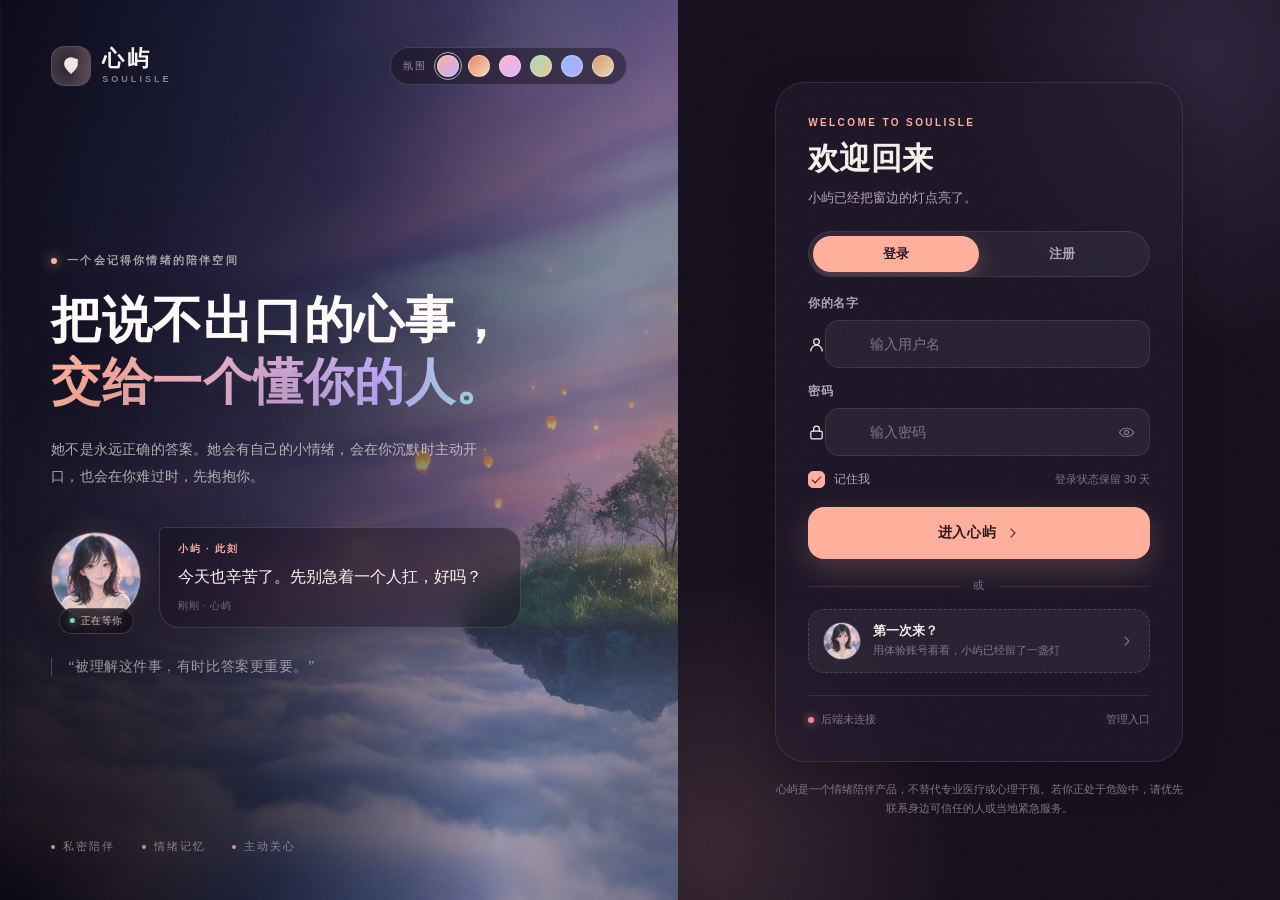
==== commit fecf5505: "feat: 检查仓库中AI相关内容 Co-authored-by: traeagent <traeagent@users.noreply.github.com>" ====
--- a/ai-companion/index.html
+++ b/ai-companion/index.html
@@ -2,7 +2,7 @@
 <html lang="zh-CN" data-theme="dusk">
 <head>
   <meta charset="UTF-8">
-  <meta name="viewport" content="width=device-width, initial-scale=1, viewport-fit=cover">
+  <meta name="viewport" content="width=device-width, initial-scale=1, maximum-scale=1, minimum-scale=1, user-scalable=no, viewport-fit=cover, interactive-widget=resizes-content">
   <meta name="theme-color" content="#100d16">
   <meta name="description" content="心屿，一个会记得你情绪、也会主动走向你的 AI 情感陪伴空间。">
   <title>心屿 · 把心事交给一个懂你的人</title>
@@ -27,6 +27,8 @@
           <button class="theme-swatch" data-theme-choice="dawn" type="button" aria-label="晨雾氛围" title="晨雾"></button>
           <button class="theme-swatch" data-theme-choice="sakura" type="button" aria-label="樱夜氛围" title="樱夜"></button>
           <button class="theme-swatch" data-theme-choice="forest" type="button" aria-label="森语氛围" title="森语"></button>
+          <button class="theme-swatch" data-theme-choice="midnight" type="button" aria-label="星夜氛围" title="星夜"></button>
+          <button class="theme-swatch" data-theme-choice="cream" type="button" aria-label="奶油氛围" title="奶油"></button>
         </div>
       </header>
 
@@ -152,6 +154,8 @@
                 <button class="theme-pick" data-theme-choice="dawn" type="button" aria-label="晨雾氛围"><i></i>晨雾</button>
                 <button class="theme-pick" data-theme-choice="sakura" type="button" aria-label="樱夜氛围"><i></i>樱夜</button>
                 <button class="theme-pick" data-theme-choice="forest" type="button" aria-label="森语氛围"><i></i>森语</button>
+                <button class="theme-pick" data-theme-choice="midnight" type="button" aria-label="星夜氛围"><i></i>星夜</button>
+                <button class="theme-pick" data-theme-choice="cream" type="button" aria-label="奶油氛围"><i></i>奶油</button>
               </div>
             </div>
             <label class="check-label terms">
--- a/ai-companion/assets/base.css
+++ b/ai-companion/assets/base.css
@@ -119,6 +119,74 @@
   color-scheme: dark;
 }
 
+[data-theme="midnight"] {
+  --bg: #0a1020;
+  --bg-2: #0e1730;
+  --bg-3: #060a16;
+  --panel: rgba(20, 31, 56, .72);
+  --panel-strong: #16223c;
+  --panel-soft: rgba(255, 255, 255, .05);
+  --panel-hover: rgba(255, 255, 255, .08);
+  --text: #eef2fb;
+  --text-soft: #d4dced;
+  --muted: #a3b0cc;
+  --faint: #74809c;
+  --line: rgba(255, 255, 255, .095);
+  --line-strong: rgba(255, 255, 255, .16);
+  --accent: #8fb8ff;
+  --accent-2: #b9a8ff;
+  --accent-3: #7fe3cc;
+  --accent-ink: #101a33;
+  --user-bubble: linear-gradient(135deg, #93baff 0%, #b8a8f6 100%);
+  --user-text: #101a30;
+  --danger: #ff95a8;
+  --success: #8ce0c4;
+  --warning: #f0cc8a;
+  --shadow: 0 32px 100px rgba(0, 4, 16, .5);
+  --shadow-soft: 0 12px 40px rgba(0, 4, 16, .3);
+  --glow-a: rgba(143, 184, 255, .16);
+  --glow-b: rgba(185, 168, 255, .13);
+  --auth-overlay: linear-gradient(90deg, rgba(5, 8, 20, .9) 0%, rgba(8, 13, 31, .56) 45%, rgba(12, 20, 44, .3) 100%);
+  --panel-border: rgba(255, 255, 255, .11);
+  --chart-line: #8fb8ff;
+  --chart-line-2: #b9a8ff;
+  color-scheme: dark;
+}
+
+[data-theme="cream"] {
+  --bg: #fbf4e6;
+  --bg-2: #fffaf0;
+  --bg-3: #efe4cf;
+  --panel: rgba(255, 252, 244, .72);
+  --panel-strong: #fffdf8;
+  --panel-soft: rgba(96, 68, 42, .045);
+  --panel-hover: rgba(96, 68, 42, .08);
+  --text: #42352a;
+  --text-soft: #5f4d3e;
+  --muted: #8c7661;
+  --faint: #ab9682;
+  --line: rgba(90, 64, 40, .11);
+  --line-strong: rgba(90, 64, 40, .18);
+  --accent: #d99a6c;
+  --accent-2: #b98fb3;
+  --accent-3: #7fb9a3;
+  --accent-ink: #fff9f2;
+  --user-bubble: linear-gradient(135deg, #e8b68f 0%, #e2c39c 100%);
+  --user-text: #4a2f1c;
+  --danger: #c96a6a;
+  --success: #5f9c7c;
+  --warning: #b8843c;
+  --shadow: 0 28px 90px rgba(110, 80, 48, .16);
+  --shadow-soft: 0 10px 34px rgba(110, 80, 48, .1);
+  --glow-a: rgba(217, 154, 108, .2);
+  --glow-b: rgba(185, 143, 179, .13);
+  --auth-overlay: linear-gradient(90deg, rgba(28, 18, 10, .87) 0%, rgba(36, 24, 14, .48) 45%, rgba(44, 30, 18, .2) 100%);
+  --panel-border: rgba(255, 255, 255, .7);
+  --chart-line: #d99a6c;
+  --chart-line-2: #b98fb3;
+  color-scheme: light;
+}
+
 [data-theme="forest"] {
   --bg: #0b1512;
   --bg-2: #111e19;
@@ -159,11 +227,18 @@
 
 [hidden] { display: none !important; }
 
-html { min-height: 100%; }
+html {
+  min-height: 100%;
+  -webkit-text-size-adjust: 100%;
+  text-size-adjust: 100%;
+  touch-action: pan-x pan-y;
+}
 
 body {
   margin: 0;
   min-height: 100vh;
+  touch-action: pan-x pan-y;
+  -webkit-tap-highlight-color: transparent;
   font-family: var(--sans);
   background-color: var(--bg);
   color: var(--text);
@@ -615,6 +690,8 @@
 .theme-option[data-theme-choice="dawn"] { --t-bg: #f4e9df; --t-a: #e88566; --t-b: #a68ac9; }
 .theme-option[data-theme-choice="sakura"] { --t-bg: #23121c; --t-a: #ffb3c7; --t-b: #d8b4ff; }
 .theme-option[data-theme-choice="forest"] { --t-bg: #132019; --t-a: #a9d8ba; --t-b: #e5c992; }
+.theme-option[data-theme-choice="midnight"] { --t-bg: #0a1020; --t-a: #8fb8ff; --t-b: #b9a8ff; }
+.theme-option[data-theme-choice="cream"] { --t-bg: #fbf4e6; --t-a: #d99a6c; --t-b: #b98fb3; }
 
 /* 动效 */
 @keyframes spin { to { transform: rotate(360deg); } }
@@ -645,3 +722,32 @@
   animation: shimmer 1.6s infinite linear;
   border-radius: 8px;
 }
+
+/* =========================================================
+   多设备适配
+   ========================================================= */
+/* 窄屏：输入控件字号不低于 16px，避免移动端聚焦时自动放大 */
+@media (max-width: 760px) {
+  input, textarea, select { font-size: 16px !important; }
+  .btn, button { touch-action: manipulation; }
+}
+
+/* 触屏设备（含横屏手机、平板）：同样锁定 16px，避免聚焦缩放 */
+@media (pointer: coarse) {
+  input, textarea, select { font-size: 16px !important; }
+}
+
+/* 小屏手机：收紧全局间距 */
+@media (max-width: 380px) {
+  :root { --radius-lg: 22px; --radius-xl: 28px; }
+}
+
+/* 横屏手机：降低纵向留白，保证内容不被裁切 */
+@media (max-height: 520px) and (orientation: landscape) {
+  .modal-panel { max-height: 92vh; }
+}
+
+/* 大屏与 2K/4K：放大阅读字号，避免画面过空 */
+@media (min-width: 1680px) {
+  .app-body { --chat-size: 15.5px; }
+}
--- a/ai-companion/assets/auth.css
+++ b/ai-companion/assets/auth.css
@@ -2,7 +2,8 @@
    心屿 · 登录 / 注册
    ========================================================= */
 .auth-body {
-  overflow: hidden;
+  overflow-x: hidden;
+  overflow-y: auto;
   background: var(--bg-3);
 }
 
@@ -11,6 +12,7 @@
   grid-template-columns: minmax(0, 1.06fr) minmax(430px, .94fr);
   min-height: 100vh;
   min-height: 100svh;
+  min-height: 100dvh;
 }
 
 /* ---------------- 左侧视觉 ---------------- */
@@ -119,6 +121,8 @@
 .theme-swatch[data-theme-choice="dawn"] { --sw: linear-gradient(135deg, #e88566, #f6d7b8); }
 .theme-swatch[data-theme-choice="sakura"] { --sw: linear-gradient(135deg, #ffb3c7, #d8b4ff); }
 .theme-swatch[data-theme-choice="forest"] { --sw: linear-gradient(135deg, #a9d8ba, #e5c992); }
+.theme-swatch[data-theme-choice="midnight"] { --sw: linear-gradient(135deg, #8fb8ff, #b9a8ff); }
+.theme-swatch[data-theme-choice="cream"] { --sw: linear-gradient(135deg, #d99a6c, #e8d7b6); }
 
 /* 注册时的初始氛围选择 */
 .theme-pick-row {
@@ -156,6 +160,8 @@
 .theme-pick[data-theme-choice="dawn"] { --sw: linear-gradient(135deg, #e88566, #f6d7b8); }
 .theme-pick[data-theme-choice="sakura"] { --sw: linear-gradient(135deg, #ffb3c7, #d8b4ff); }
 .theme-pick[data-theme-choice="forest"] { --sw: linear-gradient(135deg, #a9d8ba, #e5c992); }
+.theme-pick[data-theme-choice="midnight"] { --sw: linear-gradient(135deg, #8fb8ff, #b9a8ff); }
+.theme-pick[data-theme-choice="cream"] { --sw: linear-gradient(135deg, #d99a6c, #e8d7b6); }
 
 /* Hero */
 .auth-hero {
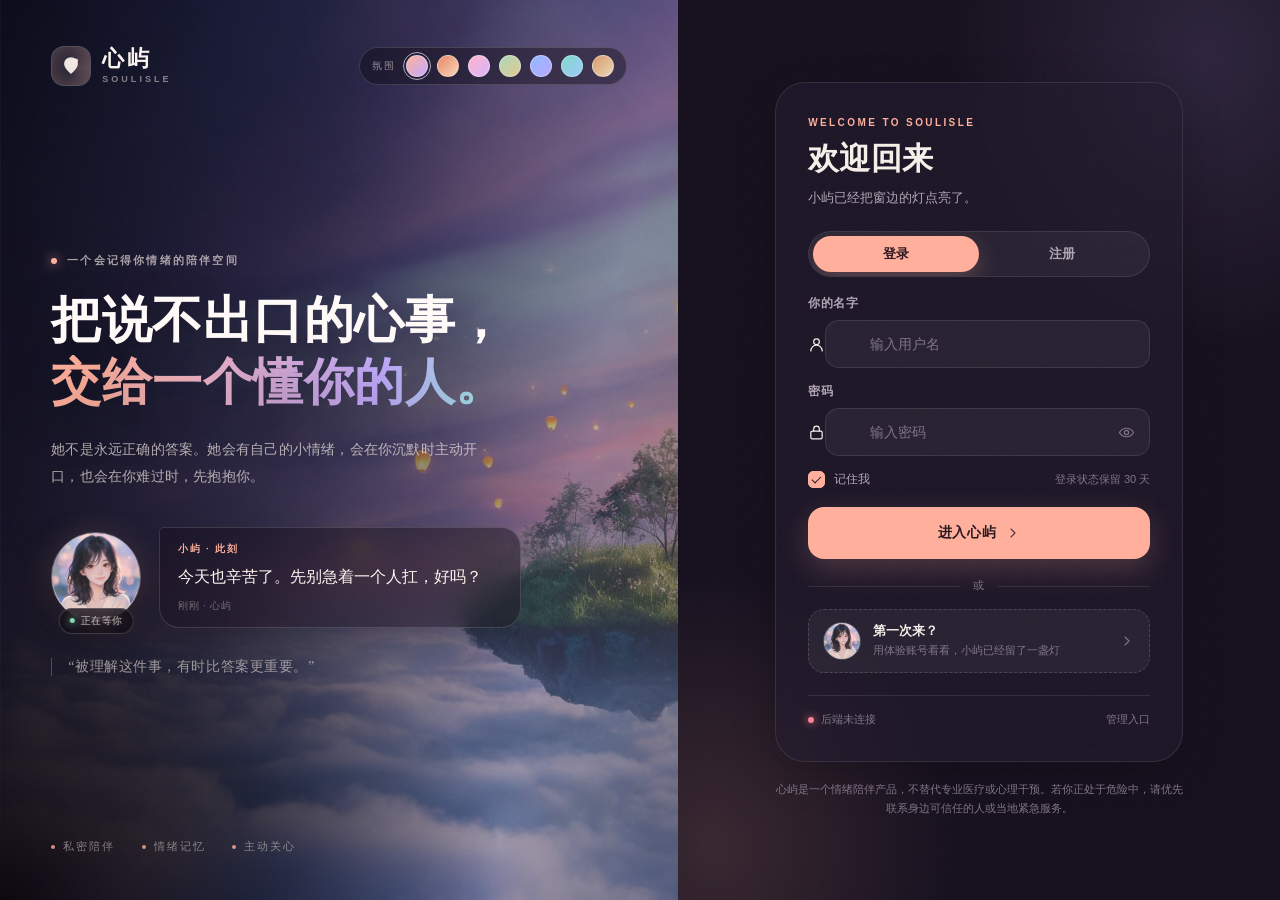
==== commit dc0f7291: "feat: v1.5.0 情绪周报、两套新人格与潮汐主题 - 新增 weeklyReport 接口与「本周回顾」弹窗 - 人格增至 14 套（植物系姐姐、睡前故事员） - 新增 ocean 潮汐主题（" ====
--- a/ai-companion/index.html
+++ b/ai-companion/index.html
@@ -28,6 +28,7 @@
           <button class="theme-swatch" data-theme-choice="sakura" type="button" aria-label="樱夜氛围" title="樱夜"></button>
           <button class="theme-swatch" data-theme-choice="forest" type="button" aria-label="森语氛围" title="森语"></button>
           <button class="theme-swatch" data-theme-choice="midnight" type="button" aria-label="星夜氛围" title="星夜"></button>
+          <button class="theme-swatch" data-theme-choice="ocean" type="button" aria-label="潮汐氛围" title="潮汐"></button>
           <button class="theme-swatch" data-theme-choice="cream" type="button" aria-label="奶油氛围" title="奶油"></button>
         </div>
       </header>
@@ -155,6 +156,7 @@
                 <button class="theme-pick" data-theme-choice="sakura" type="button" aria-label="樱夜氛围"><i></i>樱夜</button>
                 <button class="theme-pick" data-theme-choice="forest" type="button" aria-label="森语氛围"><i></i>森语</button>
                 <button class="theme-pick" data-theme-choice="midnight" type="button" aria-label="星夜氛围"><i></i>星夜</button>
+                <button class="theme-pick" data-theme-choice="ocean" type="button" aria-label="潮汐氛围"><i></i>潮汐</button>
                 <button class="theme-pick" data-theme-choice="cream" type="button" aria-label="奶油氛围"><i></i>奶油</button>
               </div>
             </div>
--- a/ai-companion/assets/base.css
+++ b/ai-companion/assets/base.css
@@ -153,6 +153,40 @@
   color-scheme: dark;
 }
 
+[data-theme="ocean"] {
+  --bg: #061318;
+  --bg-2: #0a1d24;
+  --bg-3: #030c10;
+  --panel: rgba(12, 34, 42, .72);
+  --panel-strong: #0e2530;
+  --panel-soft: rgba(255, 255, 255, .05);
+  --panel-hover: rgba(255, 255, 255, .08);
+  --text: #e8f6f5;
+  --text-soft: #cfe8e6;
+  --muted: #9dbcc0;
+  --faint: #6f8e94;
+  --line: rgba(255, 255, 255, .09);
+  --line-strong: rgba(255, 255, 255, .16);
+  --accent: #7fd8c8;
+  --accent-2: #9ec9ff;
+  --accent-3: #b9a8ff;
+  --accent-ink: #062022;
+  --user-bubble: linear-gradient(135deg, #8fe0cf 0%, #9ec9ff 100%);
+  --user-text: #05201e;
+  --danger: #ff9aa8;
+  --success: #8ce0c4;
+  --warning: #f0cc8a;
+  --shadow: 0 32px 100px rgba(0, 10, 14, .5);
+  --shadow-soft: 0 12px 40px rgba(0, 10, 14, .3);
+  --glow-a: rgba(127, 216, 200, .16);
+  --glow-b: rgba(158, 201, 255, .12);
+  --auth-overlay: linear-gradient(90deg, rgba(3, 12, 16, .9) 0%, rgba(6, 22, 28, .56) 45%, rgba(10, 32, 40, .3) 100%);
+  --panel-border: rgba(255, 255, 255, .11);
+  --chart-line: #7fd8c8;
+  --chart-line-2: #9ec9ff;
+  color-scheme: dark;
+}
+
 [data-theme="cream"] {
   --bg: #fbf4e6;
   --bg-2: #fffaf0;
--- a/ai-companion/assets/auth.css
+++ b/ai-companion/assets/auth.css
@@ -122,6 +122,7 @@
 .theme-swatch[data-theme-choice="sakura"] { --sw: linear-gradient(135deg, #ffb3c7, #d8b4ff); }
 .theme-swatch[data-theme-choice="forest"] { --sw: linear-gradient(135deg, #a9d8ba, #e5c992); }
 .theme-swatch[data-theme-choice="midnight"] { --sw: linear-gradient(135deg, #8fb8ff, #b9a8ff); }
+.theme-swatch[data-theme-choice="ocean"] { --sw: linear-gradient(135deg, #7fd8c8, #9ec9ff); }
 .theme-swatch[data-theme-choice="cream"] { --sw: linear-gradient(135deg, #d99a6c, #e8d7b6); }
 
 /* 注册时的初始氛围选择 */
@@ -161,6 +162,7 @@
 .theme-pick[data-theme-choice="sakura"] { --sw: linear-gradient(135deg, #ffb3c7, #d8b4ff); }
 .theme-pick[data-theme-choice="forest"] { --sw: linear-gradient(135deg, #a9d8ba, #e5c992); }
 .theme-pick[data-theme-choice="midnight"] { --sw: linear-gradient(135deg, #8fb8ff, #b9a8ff); }
+.theme-pick[data-theme-choice="ocean"] { --sw: linear-gradient(135deg, #7fd8c8, #9ec9ff); }
 .theme-pick[data-theme-choice="cream"] { --sw: linear-gradient(135deg, #d99a6c, #e8d7b6); }
 
 /* Hero */
